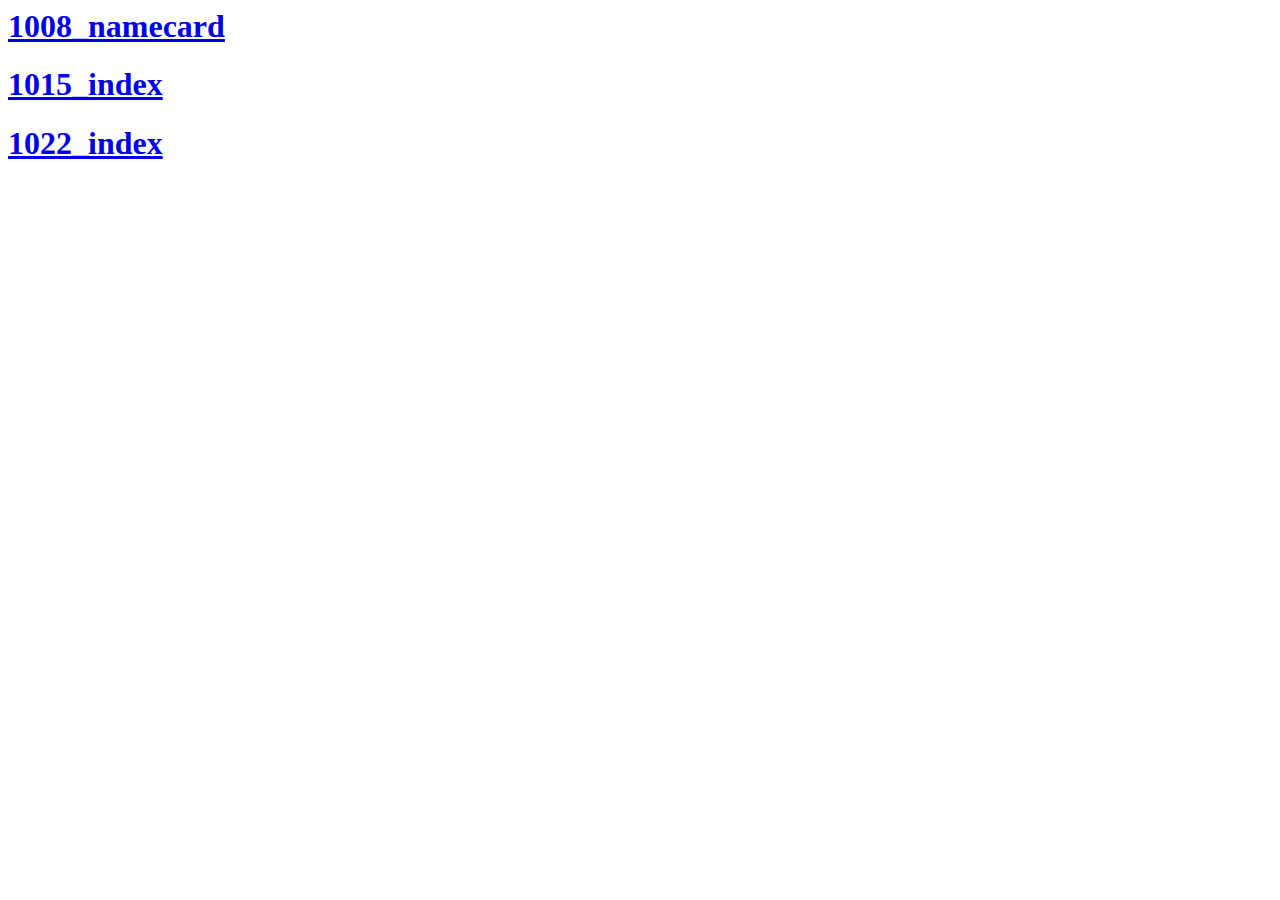
==== index.html @ 57063f43 "Update index.html" ====
<html>

	<head>
		<meta charset="utf-8">
		<title>HanHan'S NAMECARD</title>
		
	</head>
	
	<body>		
		<h1><a href="./1008/1008_namecard.html">1008_namecard</a>
		</h1>
		<h1><a href="./1015/index.html">1015_index</a>
		</h1>
		<h1><a href="./1022/index.html">1022_index</a>
		</h1>
	</body>


</html>
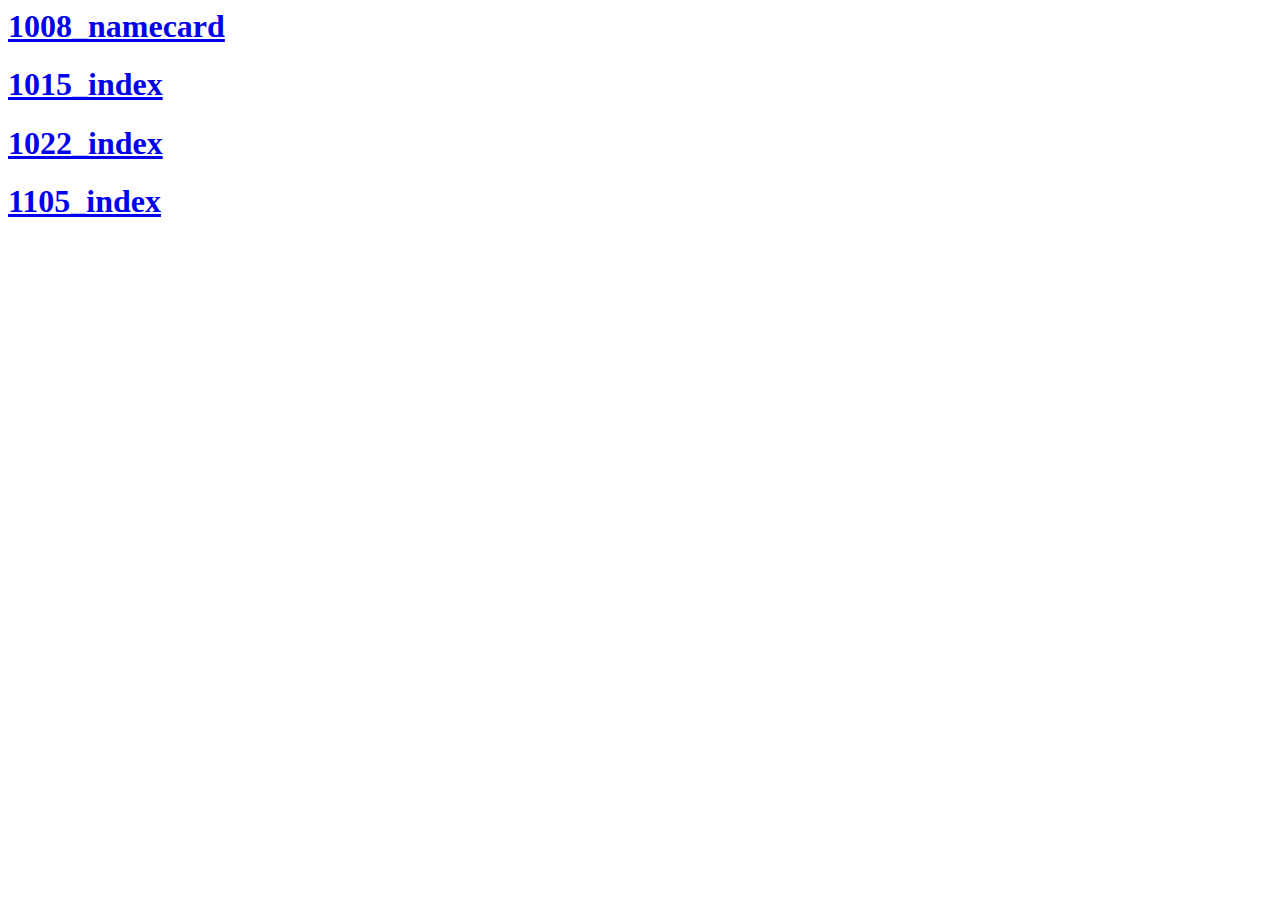
==== commit 6af70110: "Update index.html" ====
--- a/index.html
+++ b/index.html
@@ -13,6 +13,8 @@
 		</h1>
 		<h1><a href="./1022/index.html">1022_index</a>
 		</h1>
+		<h1><a href="./1105/index.html">1105_index</a>
+		</h1>
 	</body>
 
 
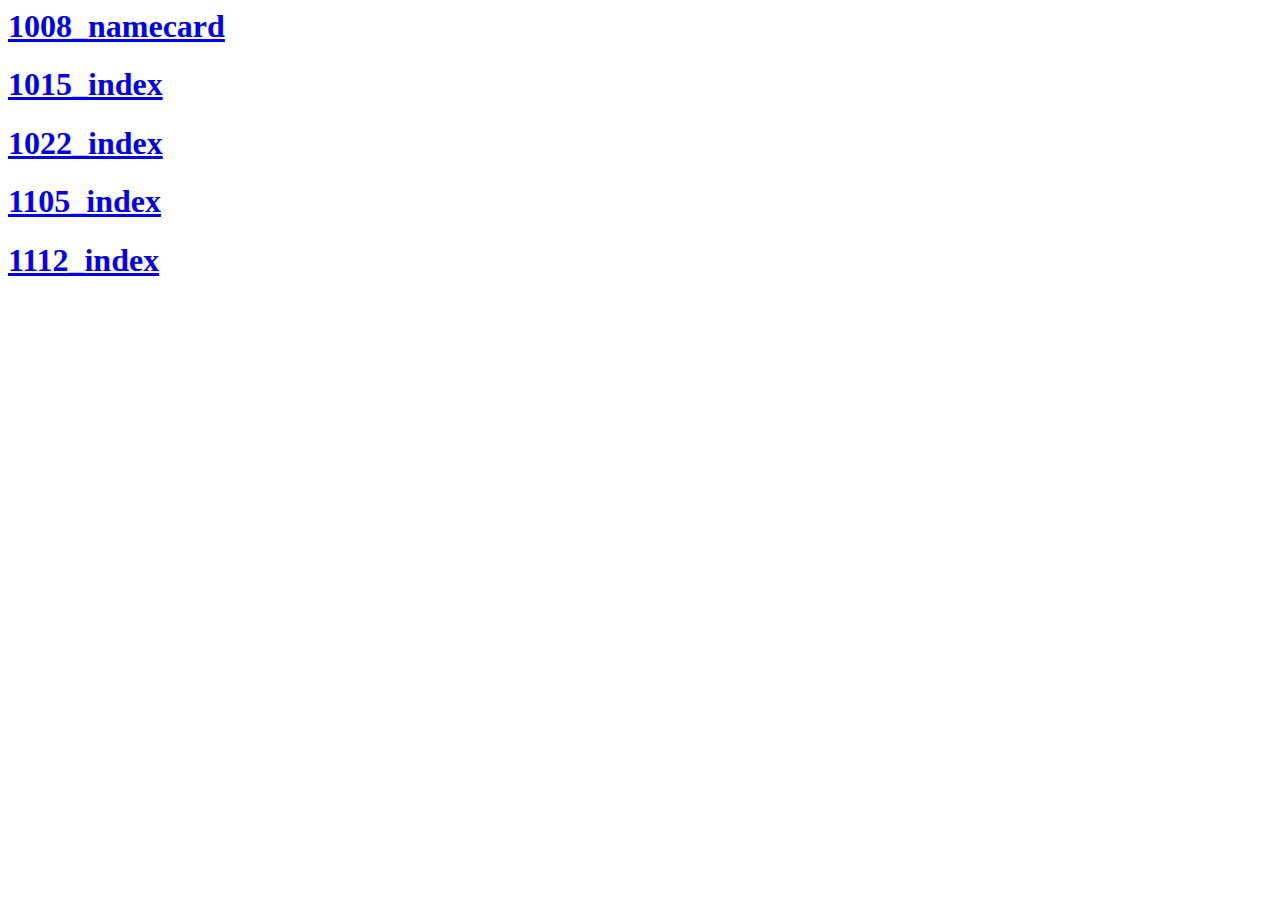
==== commit aee19d2b: "Update index.html" ====
--- a/index.html
+++ b/index.html
@@ -15,6 +15,8 @@
 		</h1>
 		<h1><a href="./1105/index.html">1105_index</a>
 		</h1>
+		<h1><a href="./1112/index.html">1112_index</a>
+		</h1>
 	</body>
 
 
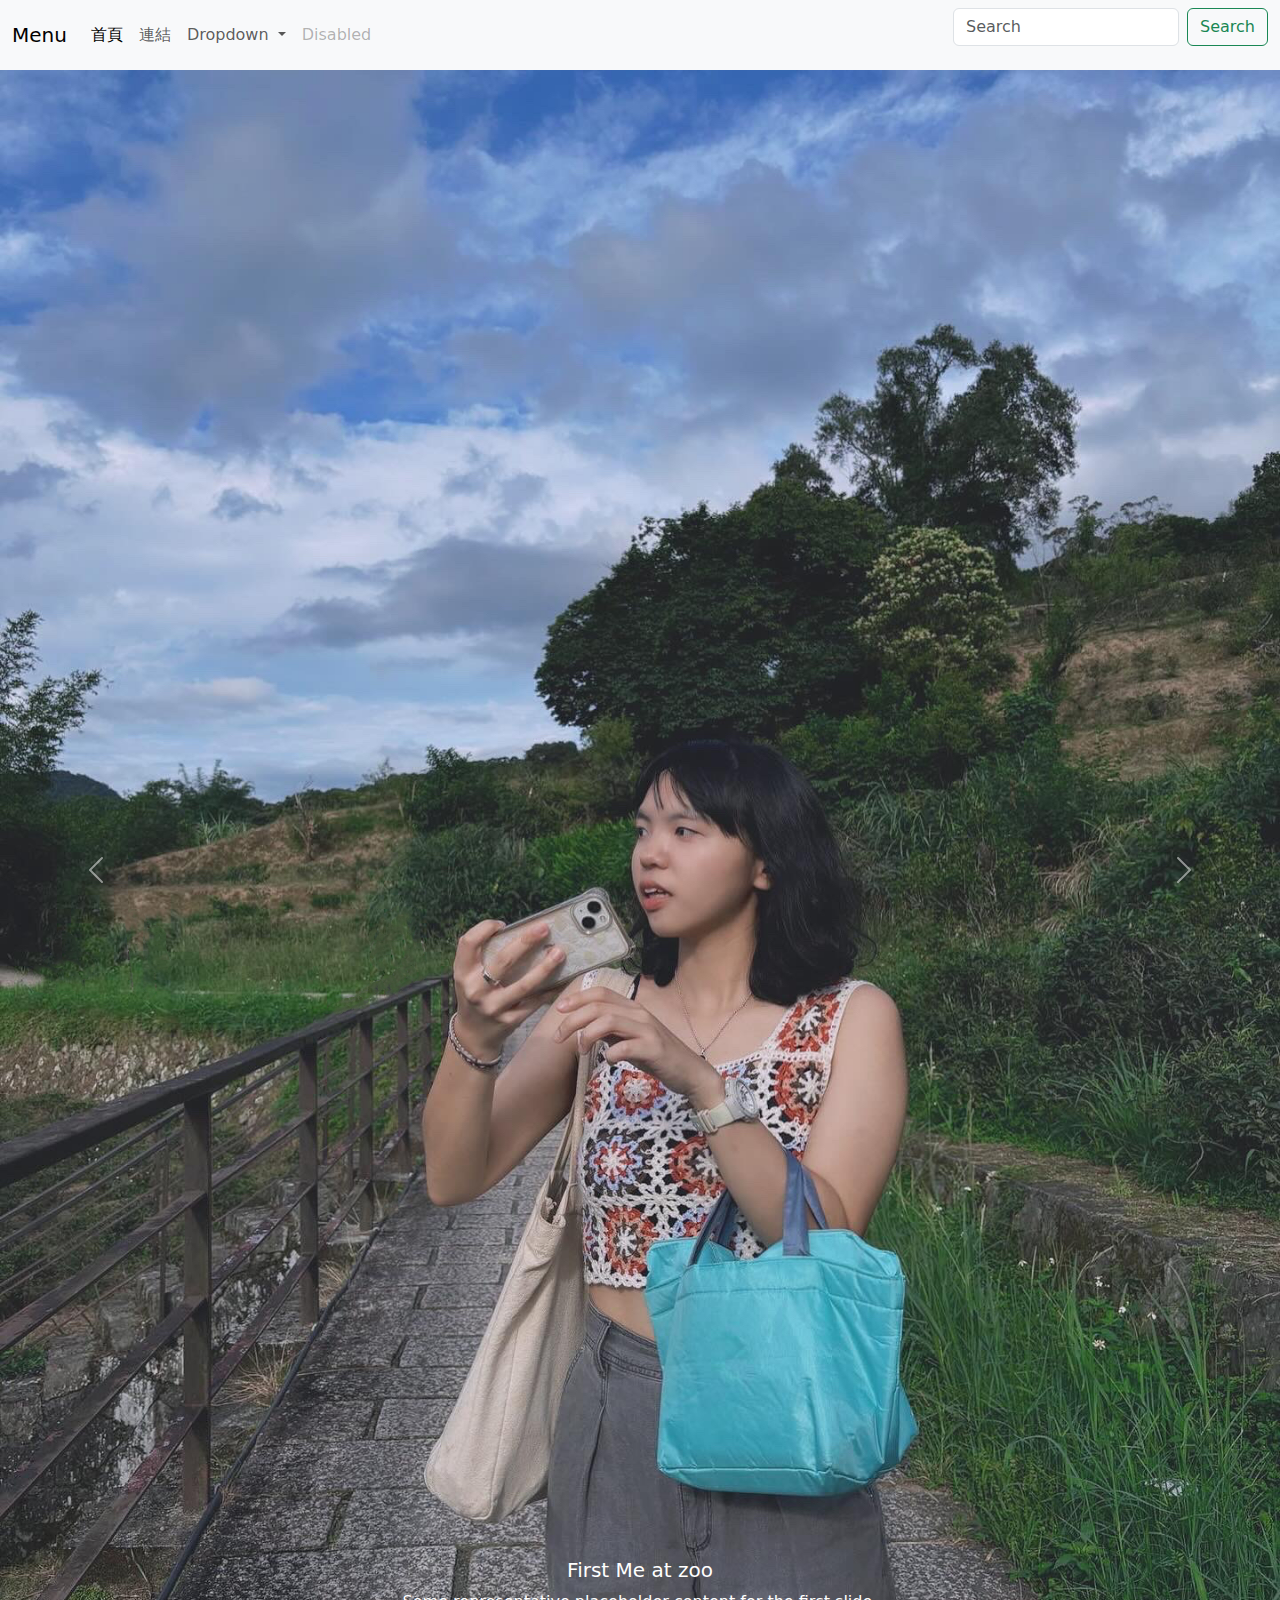
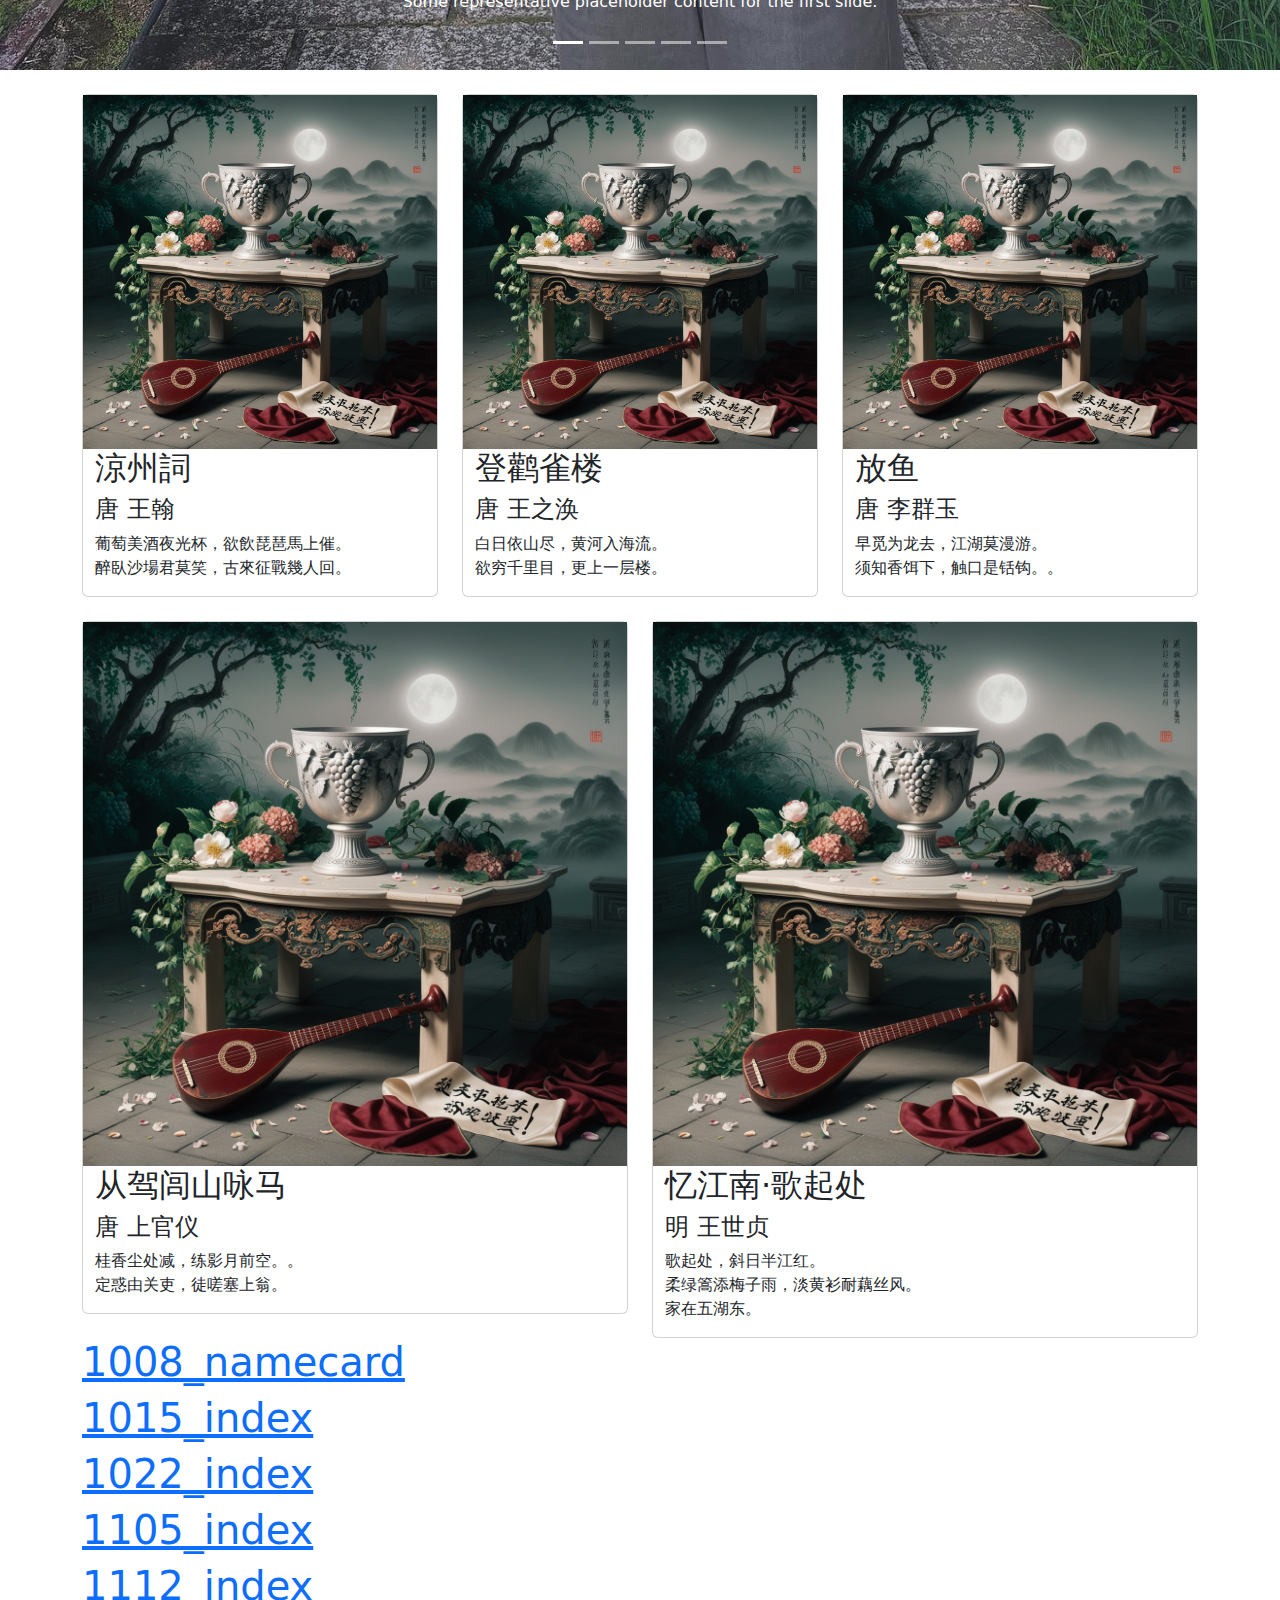
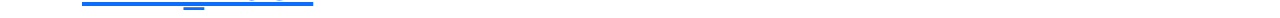
==== commit 7bb1b420: "Add files via upload" ====
--- a/index.html
+++ b/index.html
@@ -3,10 +3,174 @@
 	<head>
 		<meta charset="utf-8">
 		<title>HanHan'S NAMECARD</title>
+		<link href="https://cdn.jsdelivr.net/npm/bootstrap@5.3.3/dist/css/bootstrap.min.css" rel="stylesheet" integrity="sha384-QWTKZyjpPEjISv5WaRU9OFeRpok6YctnYmDr5pNlyT2bRjXh0JMhjY6hW+ALEwIH" crossorigin="anonymous">
+		<script src="https://cdn.jsdelivr.net/npm/bootstrap@5.3.3/dist/js/bootstrap.bundle.min.js" integrity="sha384-YvpcrYf0tY3lHB60NNkmXc5s9fDVZLESaAA55NDzOxhy9GkcIdslK1eN7N6jIeHz" crossorigin="anonymous"></script>
+		
 		
 	</head>
 	
-	<body>		
+	<body>	
+		<nav class="navbar navbar-expand-lg bg-body-tertiary">
+			<div class="container-fluid">
+			  <a class="navbar-brand" href="#">Menu</a>
+			  <button class="navbar-toggler" type="button" data-bs-toggle="collapse" data-bs-target="#navbarSupportedContent" aria-controls="navbarSupportedContent" aria-expanded="false" aria-label="Toggle navigation">
+				<span class="navbar-toggler-icon"></span>
+			  </button>
+			  <div class="collapse navbar-collapse" id="navbarSupportedContent">
+				<ul class="navbar-nav me-auto mb-2 mb-lg-0">
+				  <li class="nav-item">
+					<a class="nav-link active" aria-current="page" href="#">首頁</a>
+				  </li>
+				  <li class="nav-item">
+					<a class="nav-link" href="#">連結</a>
+				  </li>
+				  <li class="nav-item dropdown">
+					<a class="nav-link dropdown-toggle" href="#" role="button" data-bs-toggle="dropdown" aria-expanded="false">
+					  Dropdown
+					</a>
+					<ul class="dropdown-menu">
+					  <li><a class="dropdown-item" href="#">Action</a></li>
+					  <li><a class="dropdown-item" href="#">Another action</a></li>
+					  <li><hr class="dropdown-divider"></li>
+					  <li><a class="dropdown-item" href="#">其他</a></li>
+					</ul>
+				  </li>
+				  <li class="nav-item">
+					<a class="nav-link disabled" aria-disabled="true">Disabled</a>
+				  </li>
+				</ul>
+				<form class="d-flex" role="search">
+				  <input class="form-control me-2" type="search" placeholder="Search" aria-label="Search">
+				  <button class="btn btn-outline-success" type="submit">Search</button>
+				</form>
+			  </div>
+			</div>
+		</nav>
+
+		</body>
+		<div id="carouselExampleCaptions" class="carousel slide">
+			<div class="carousel-indicators">
+			  <button type="button" data-bs-target="#carouselExampleCaptions" data-bs-slide-to="0" class="active" aria-current="true" aria-label="Slide 1"></button>
+			  <button type="button" data-bs-target="#carouselExampleCaptions" data-bs-slide-to="1" aria-label="Slide 2"></button>
+			  <button type="button" data-bs-target="#carouselExampleCaptions" data-bs-slide-to="2" aria-label="Slide 3"></button>
+			  <button type="button" data-bs-target="#carouselExampleCaptions" data-bs-slide-to="3" aria-label="Slide 4"></button>
+			  <button type="button" data-bs-target="#carouselExampleCaptions" data-bs-slide-to="4" aria-label="Slide 5"></button>
+	 
+			</div>
+	
+			<div class="carousel-inner">
+			  <div class="carousel-item active">
+				<img src="1112/IMG_2867.JPG" class="d-block w-100" alt="IMG_2867.JPG">
+				<div class="carousel-caption d-none d-md-block">
+				  <h5>First Me at zoo</h5>
+				  <p>Some representative placeholder content for the first slide.</p>
+				</div>
+			  </div>
+	
+			  <div class="carousel-item">
+				<img src="1112/123.JPG" class="d-block w-100" alt="123.JPG">
+				<div class="carousel-caption d-none d-md-block">
+				  <h5>At Trip</h5>
+				  <p>Some representative placeholder content for the second slide.</p>
+				</div>
+			  </div>
+	
+			  <div class="carousel-item">
+				<img src="1112/IMG_6390.jpg" class="d-block w-100" alt="IMG_6390.jpg">
+				<div class="carousel-caption d-none d-md-block">
+				  <h5>Enjoy life</h5>
+				  <p>Some representative placeholder content for the third slide.</p>
+				</div>
+			  </div>
+	
+			  <div class="carousel-item">
+				<img src="1112/IMG_7313.JPG" class="d-block w-100" alt="IMG_7313.JPG">
+				<div class="carousel-caption d-none d-md-block">
+				  <h5>Happy Halloween</h5>
+				  <p>Some representative placeholder content for the second slide.</p>
+				</div>
+			  </div>
+	
+			  <div class="carousel-item">
+				<img src="1112/IMG_2742.jpg" class="d-block w-100" alt="IMG_2742.jpg">
+				<div class="carousel-caption d-none d-md-block">
+				  <h5>happy Graduation</h5>
+				  <p>Some representative placeholder content for the second slide.</p>
+				</div>
+			  </div>
+	
+			</div>
+	
+			<button class="carousel-control-prev" type="button" data-bs-target="#carouselExampleCaptions" data-bs-slide="prev">
+			  <span class="carousel-control-prev-icon" aria-hidden="true"></span>
+			  <span class="visually-hidden">Previous</span>
+			</button>
+			<button class="carousel-control-next" type="button" data-bs-target="#carouselExampleCaptions" data-bs-slide="next">
+			  <span class="carousel-control-next-icon" aria-hidden="true"></span>
+			  <span class="visually-hidden">Next</span>
+			</button>
+		  </div>
+
+		</br>
+
+			<div class="container">
+				<div class="row">
+					<div class="col-4">
+						<div class='card'>
+							<img src="1105/download.png"style='width:100%'> 
+							<div class='container noto-serif-hk-123'>
+								<h2> 涼州詞 </h2>
+								<h4>唐 王翰</h4>
+								<p>葡萄美酒夜光杯，欲飲琵琶馬上催。<br/>醉臥沙場君莫笑，古來征戰幾人回。</p>
+							</div>
+						</div>
+					</div>
+						
+					<div class="col-4">
+						<div class='card'>
+							<img src="1105/download.png"style='width:100%'> 
+							<div class='container noto-serif-hk-123'>
+								<h2> 登鹳雀楼</h2>
+								<h4>唐 王之涣</h4>
+								<p>白日依山尽，黄河入海流。<br/>欲穷千里目，更上一层楼。</p>
+							</div>
+						</div>
+					</div>                             
+						
+					<div class="col-4">
+						<div class='card'>
+						<img src="1105/download.png"style='width:100%'> 
+							<div class='container noto-serif-hk-123'>
+								<h2> 放鱼 </h2>
+								<h4>唐 李群玉</h4>
+								<p>早觅为龙去，江湖莫漫游。<br/>须知香饵下，触口是铦钩。。</p>
+							</div>
+						</div>
+					</div>
+			</div>
+			
+			</br>
+			
+				<div class="row">
+					<div class="col-6"><div class='card'>
+					<img src="1105/download.png"style='width:100%'> 
+					<div class='container noto-serif-hk-123'>
+						<h2> 从驾闾山咏马 </h2>
+						<h4>唐 上官仪</h4>
+						<p>桂香尘处减，练影月前空。。<br/>定惑由关吏，徒嗟塞上翁。</p>
+					</div>
+				</div></div>
+					<div class="col-6"><div class='card'>
+					<img src="1105/download.png"style='width:100%'> 
+					<div class='container noto-serif-hk-123'>
+						<h2> 忆江南·歌起处 </h2>
+						<h4>明 王世贞</h4>
+						<p>歌起处，斜日半江红。<br/>柔绿篙添梅子雨，淡黄衫耐藕丝风。<br/>家在五湖东。</p>
+					</div>
+				</div></div>
+					
+			</div>
+
 		<h1><a href="./1008/1008_namecard.html">1008_namecard</a>
 		</h1>
 		<h1><a href="./1015/index.html">1015_index</a>
@@ -17,6 +181,8 @@
 		</h1>
 		<h1><a href="./1112/index.html">1112_index</a>
 		</h1>
+
+		
 	</body>
 
 
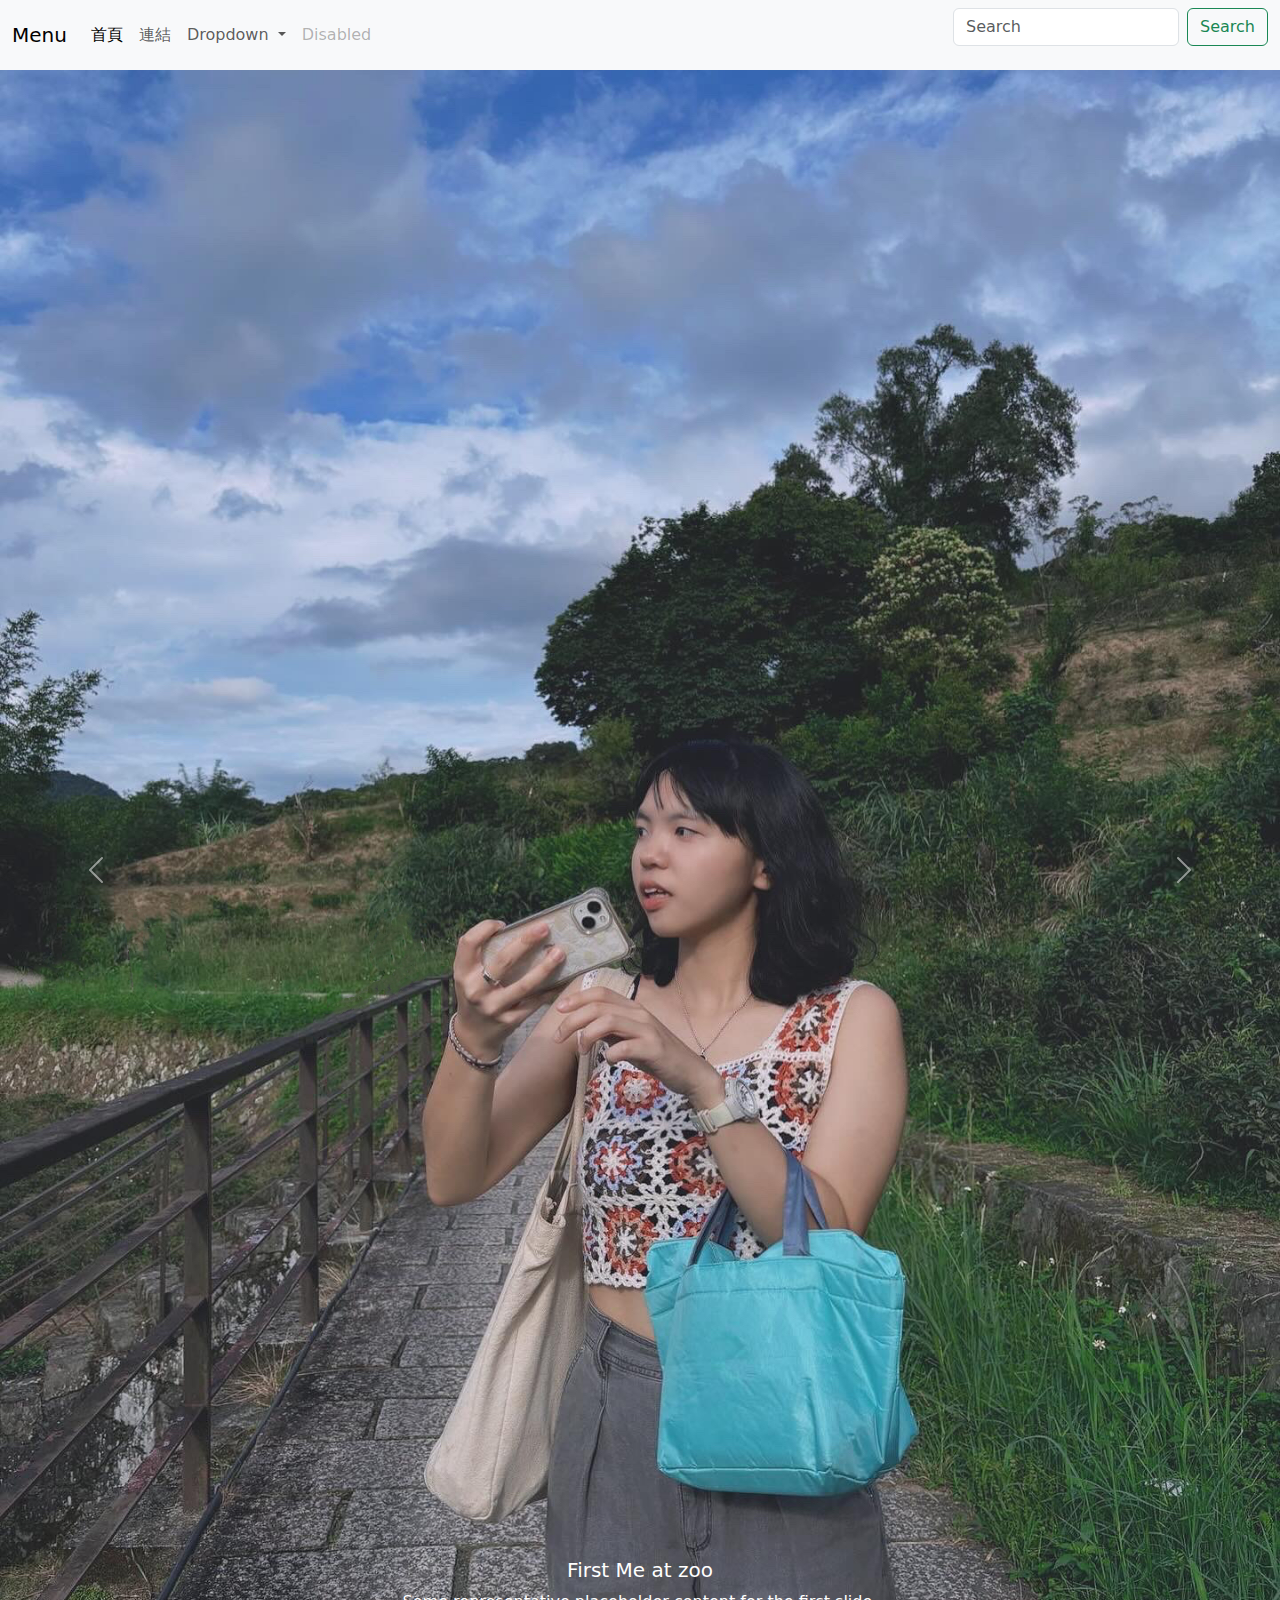
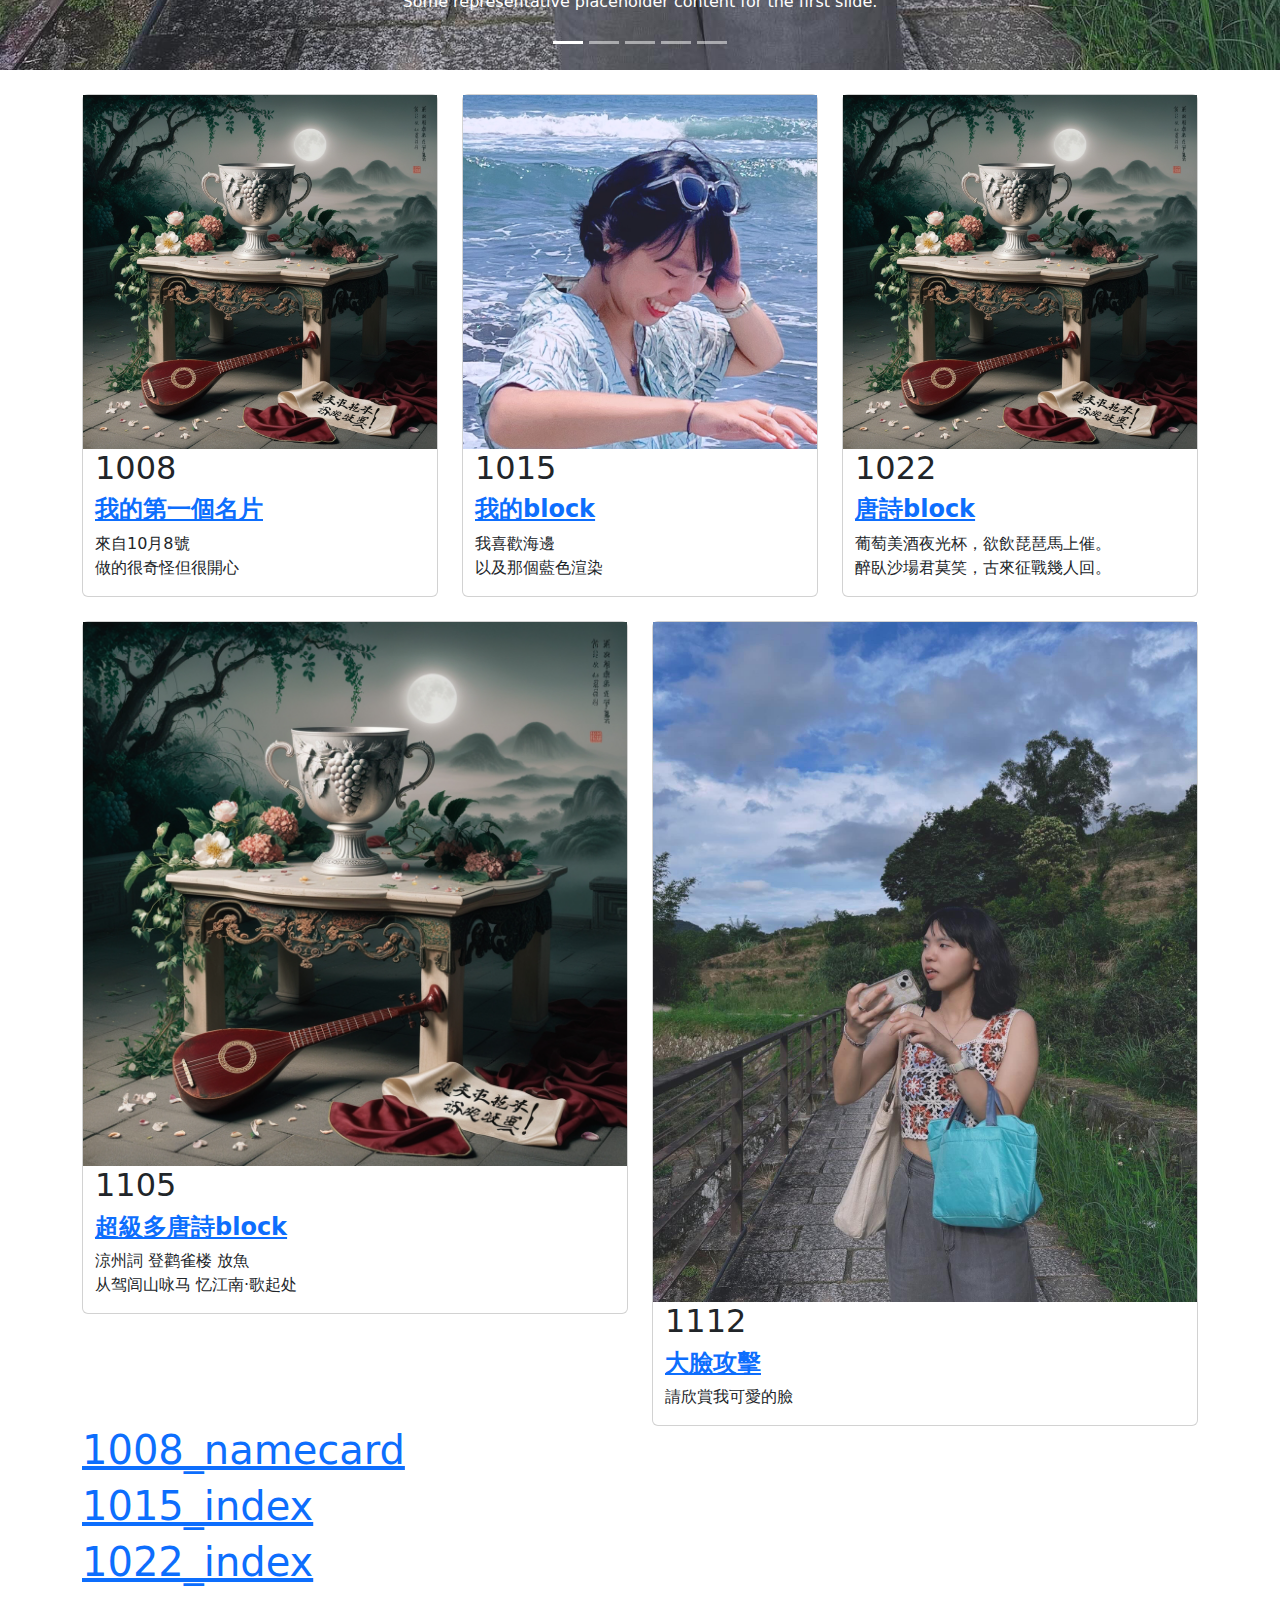
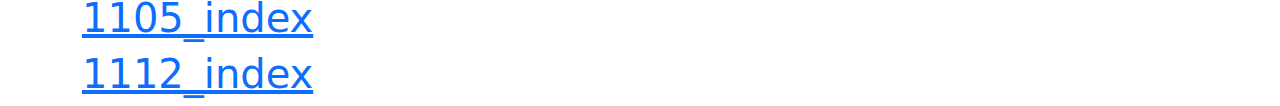
==== commit 10a15547: "Add files via upload" ====
--- a/index.html
+++ b/index.html
@@ -46,7 +46,8 @@
 			  </div>
 			</div>
 		</nav>
-
+		
+		<!-- 方塊 -->
 		</body>
 		<div id="carouselExampleCaptions" class="carousel slide">
 			<div class="carousel-indicators">
@@ -119,20 +120,20 @@
 						<div class='card'>
 							<img src="1105/download.png"style='width:100%'> 
 							<div class='container noto-serif-hk-123'>
-								<h2> 涼州詞 </h2>
-								<h4>唐 王翰</h4>
-								<p>葡萄美酒夜光杯，欲飲琵琶馬上催。<br/>醉臥沙場君莫笑，古來征戰幾人回。</p>
+								<h2> 1008 </h2>
+								<h4><b><a href=".\1008\1008_namecard.html">我的第一個名片</a></b></h4>
+								<p>來自10月8號<br/>做的很奇怪但很開心</p>
 							</div>
 						</div>
 					</div>
 						
 					<div class="col-4">
 						<div class='card'>
-							<img src="1105/download.png"style='width:100%'> 
+							<img src="1015/img_carrie.png"style='width:100%'> 
 							<div class='container noto-serif-hk-123'>
-								<h2> 登鹳雀楼</h2>
-								<h4>唐 王之涣</h4>
-								<p>白日依山尽，黄河入海流。<br/>欲穷千里目，更上一层楼。</p>
+								<h2> 1015</h2>
+								<h4><b><a href=".\1015\index.html">我的block</a></b></h4>
+								<p>我喜歡海邊<br/>以及那個藍色渲染</p>
 							</div>
 						</div>
 					</div>                             
@@ -141,9 +142,9 @@
 						<div class='card'>
 						<img src="1105/download.png"style='width:100%'> 
 							<div class='container noto-serif-hk-123'>
-								<h2> 放鱼 </h2>
-								<h4>唐 李群玉</h4>
-								<p>早觅为龙去，江湖莫漫游。<br/>须知香饵下，触口是铦钩。。</p>
+								<h2> 1022 </h2>
+								<h4><b><a href=".\1022\index.html">唐詩block</a></b></h4>
+								<p>葡萄美酒夜光杯，欲飲琵琶馬上催。<br/>醉臥沙場君莫笑，古來征戰幾人回。</p>
 							</div>
 						</div>
 					</div>
@@ -155,17 +156,17 @@
 					<div class="col-6"><div class='card'>
 					<img src="1105/download.png"style='width:100%'> 
 					<div class='container noto-serif-hk-123'>
-						<h2> 从驾闾山咏马 </h2>
-						<h4>唐 上官仪</h4>
-						<p>桂香尘处减，练影月前空。。<br/>定惑由关吏，徒嗟塞上翁。</p>
+						<h2> 1105 </h2>
+						<h4><b><a href=".\1105\index.html">超級多唐詩block</a></b></h4>
+						<p>涼州詞 登鹳雀楼 放魚<br/>从驾闾山咏马 忆江南·歌起处</p>
 					</div>
 				</div></div>
 					<div class="col-6"><div class='card'>
-					<img src="1105/download.png"style='width:100%'> 
+					<img src="1112/IMG_2867.JPG"style='width:100%'> 
 					<div class='container noto-serif-hk-123'>
-						<h2> 忆江南·歌起处 </h2>
-						<h4>明 王世贞</h4>
-						<p>歌起处，斜日半江红。<br/>柔绿篙添梅子雨，淡黄衫耐藕丝风。<br/>家在五湖东。</p>
+						<h2> 1112 </h2>
+						<h4><b><a href=".\1112\index.html">大臉攻擊</a></b></h4>
+						<p>請欣賞我可愛的臉</p>
 					</div>
 				</div></div>
 					
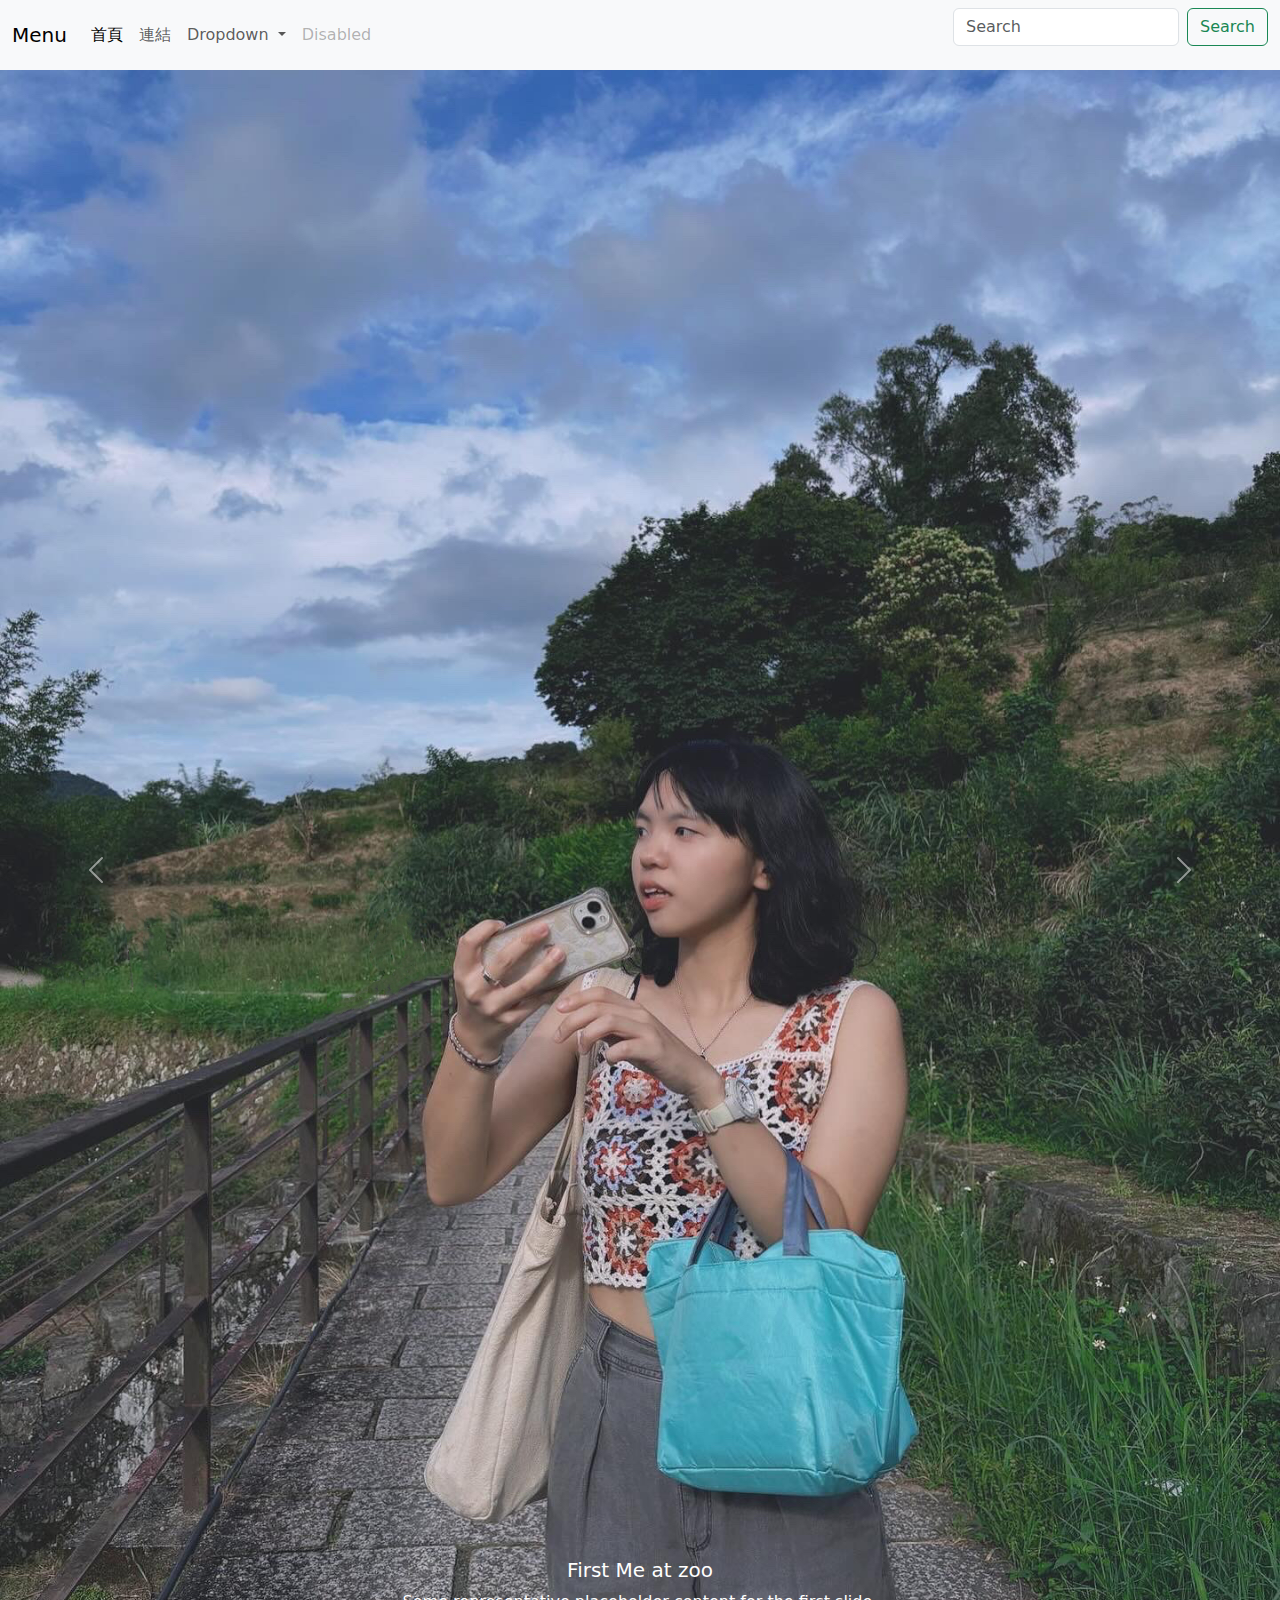
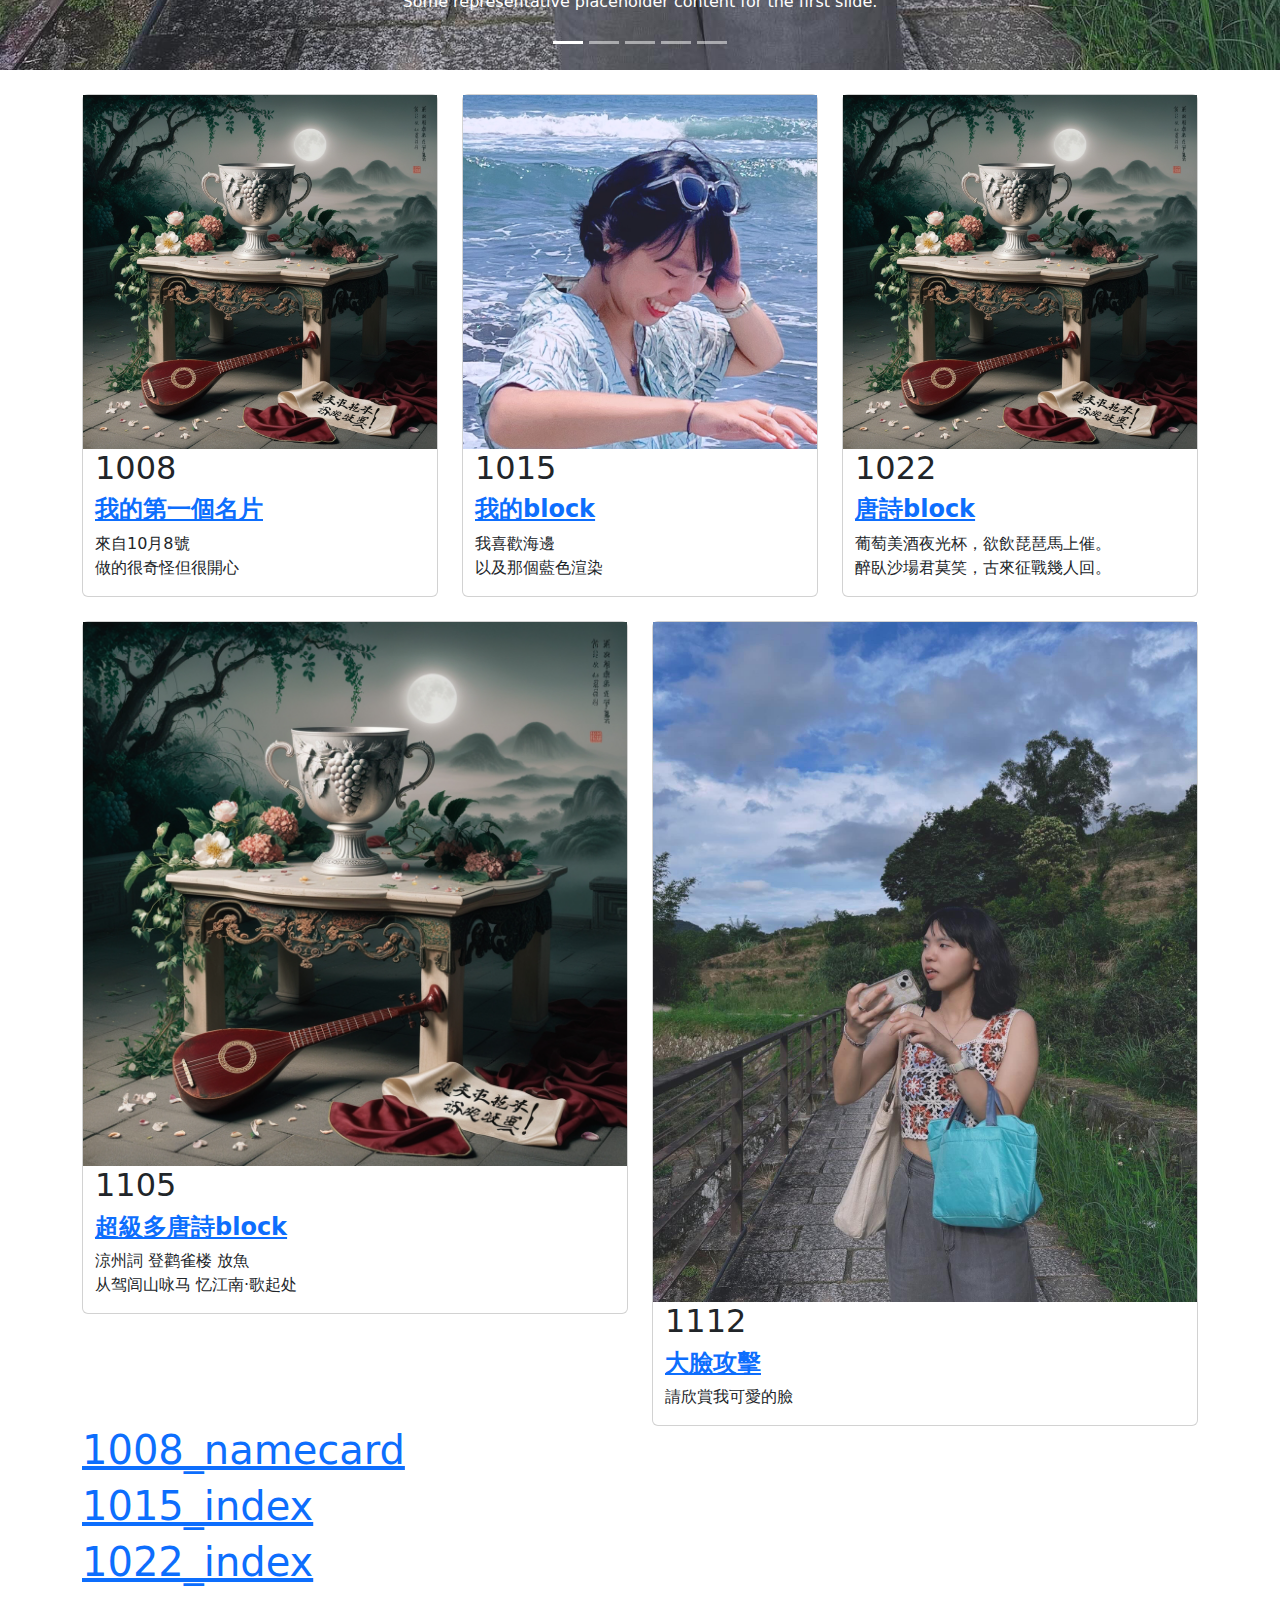
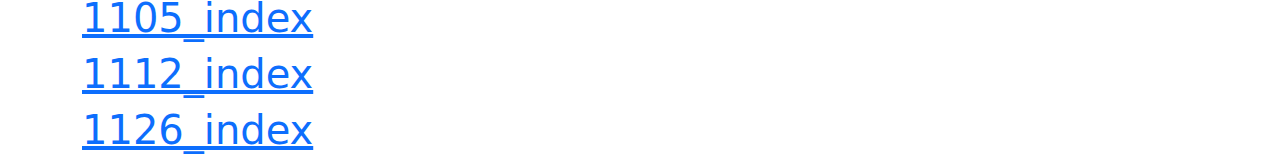
==== commit 83e6a4b5: "Update index.html" ====
--- a/index.html
+++ b/index.html
@@ -182,7 +182,8 @@
 		</h1>
 		<h1><a href="./1112/index.html">1112_index</a>
 		</h1>
-
+		<h1><a href="./1126/index.html">1126_index</a>
+		</h1>
 		
 	</body>
 
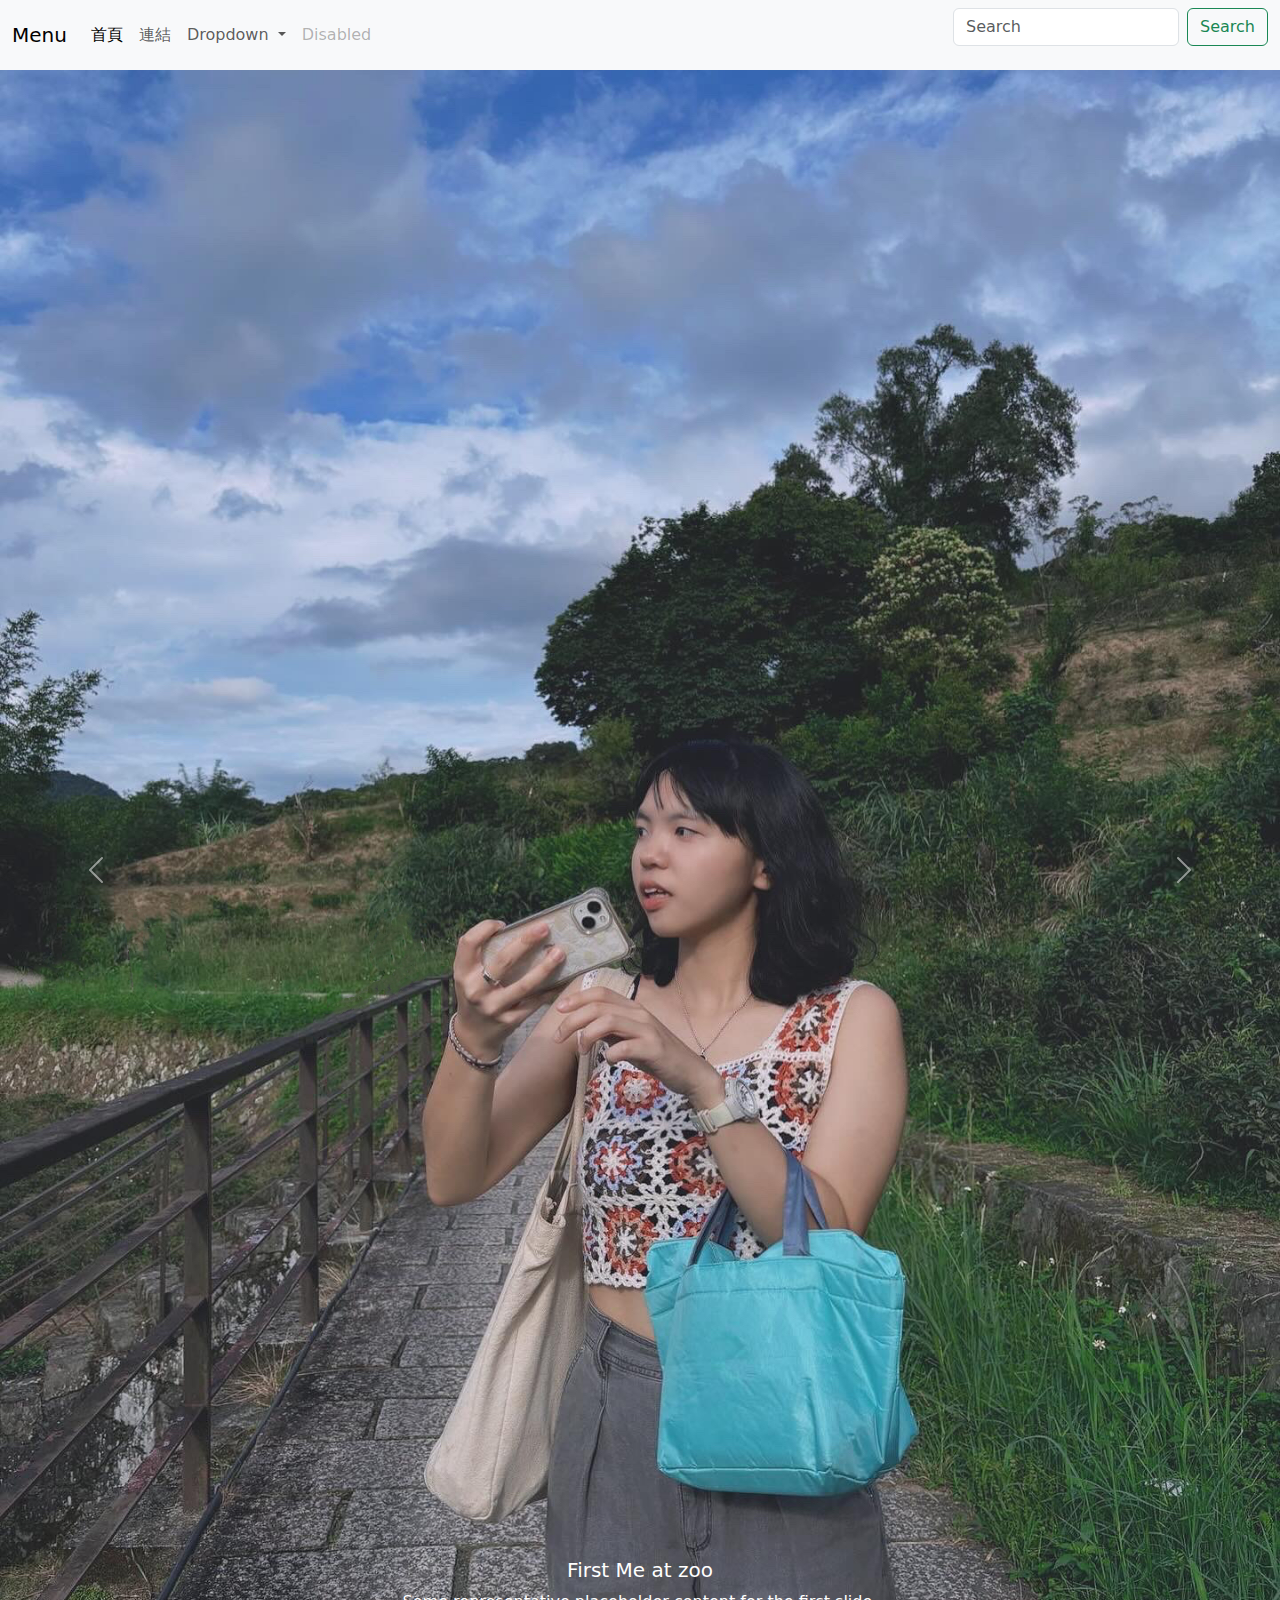
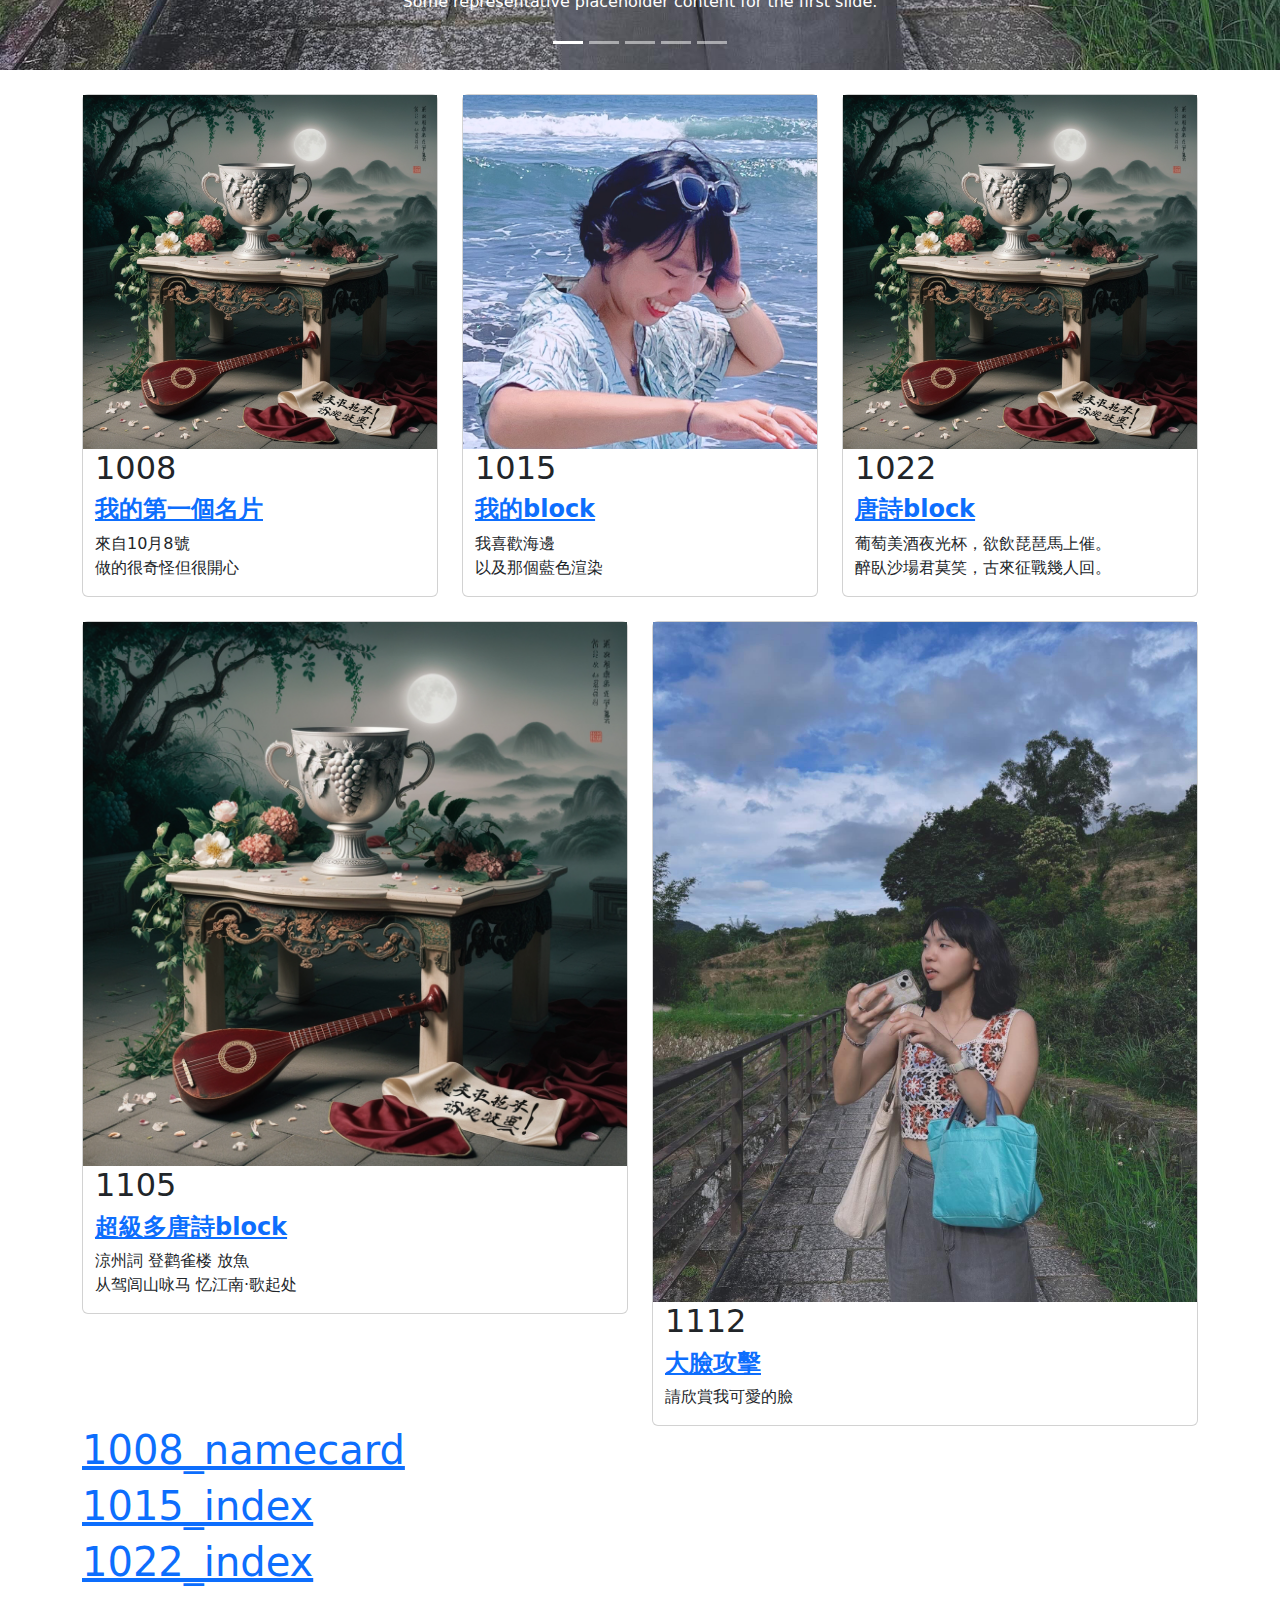
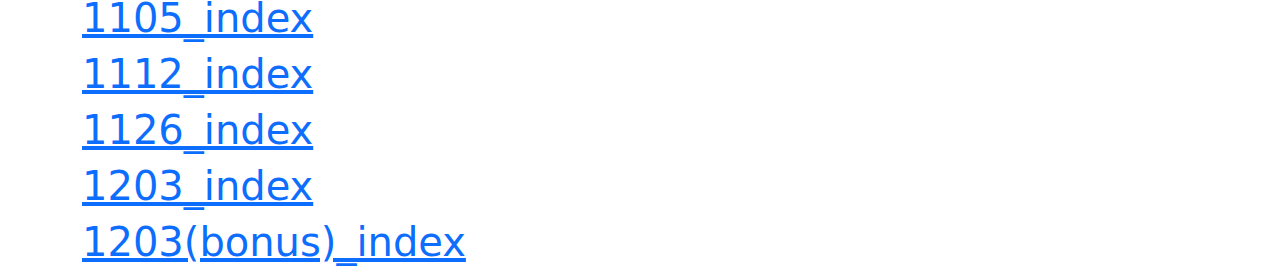
==== commit 0fecf421: "Add files via upload" ====
--- a/index.html
+++ b/index.html
@@ -184,6 +184,10 @@
 		</h1>
 		<h1><a href="./1126/index.html">1126_index</a>
 		</h1>
+		<h1><a href="./1203/index.html">1203_index</a>
+		</h1>
+		<h1><a href="./1203/1203bonus.html">1203(bonus)_index</a>
+		</h1>
 		
 	</body>
 
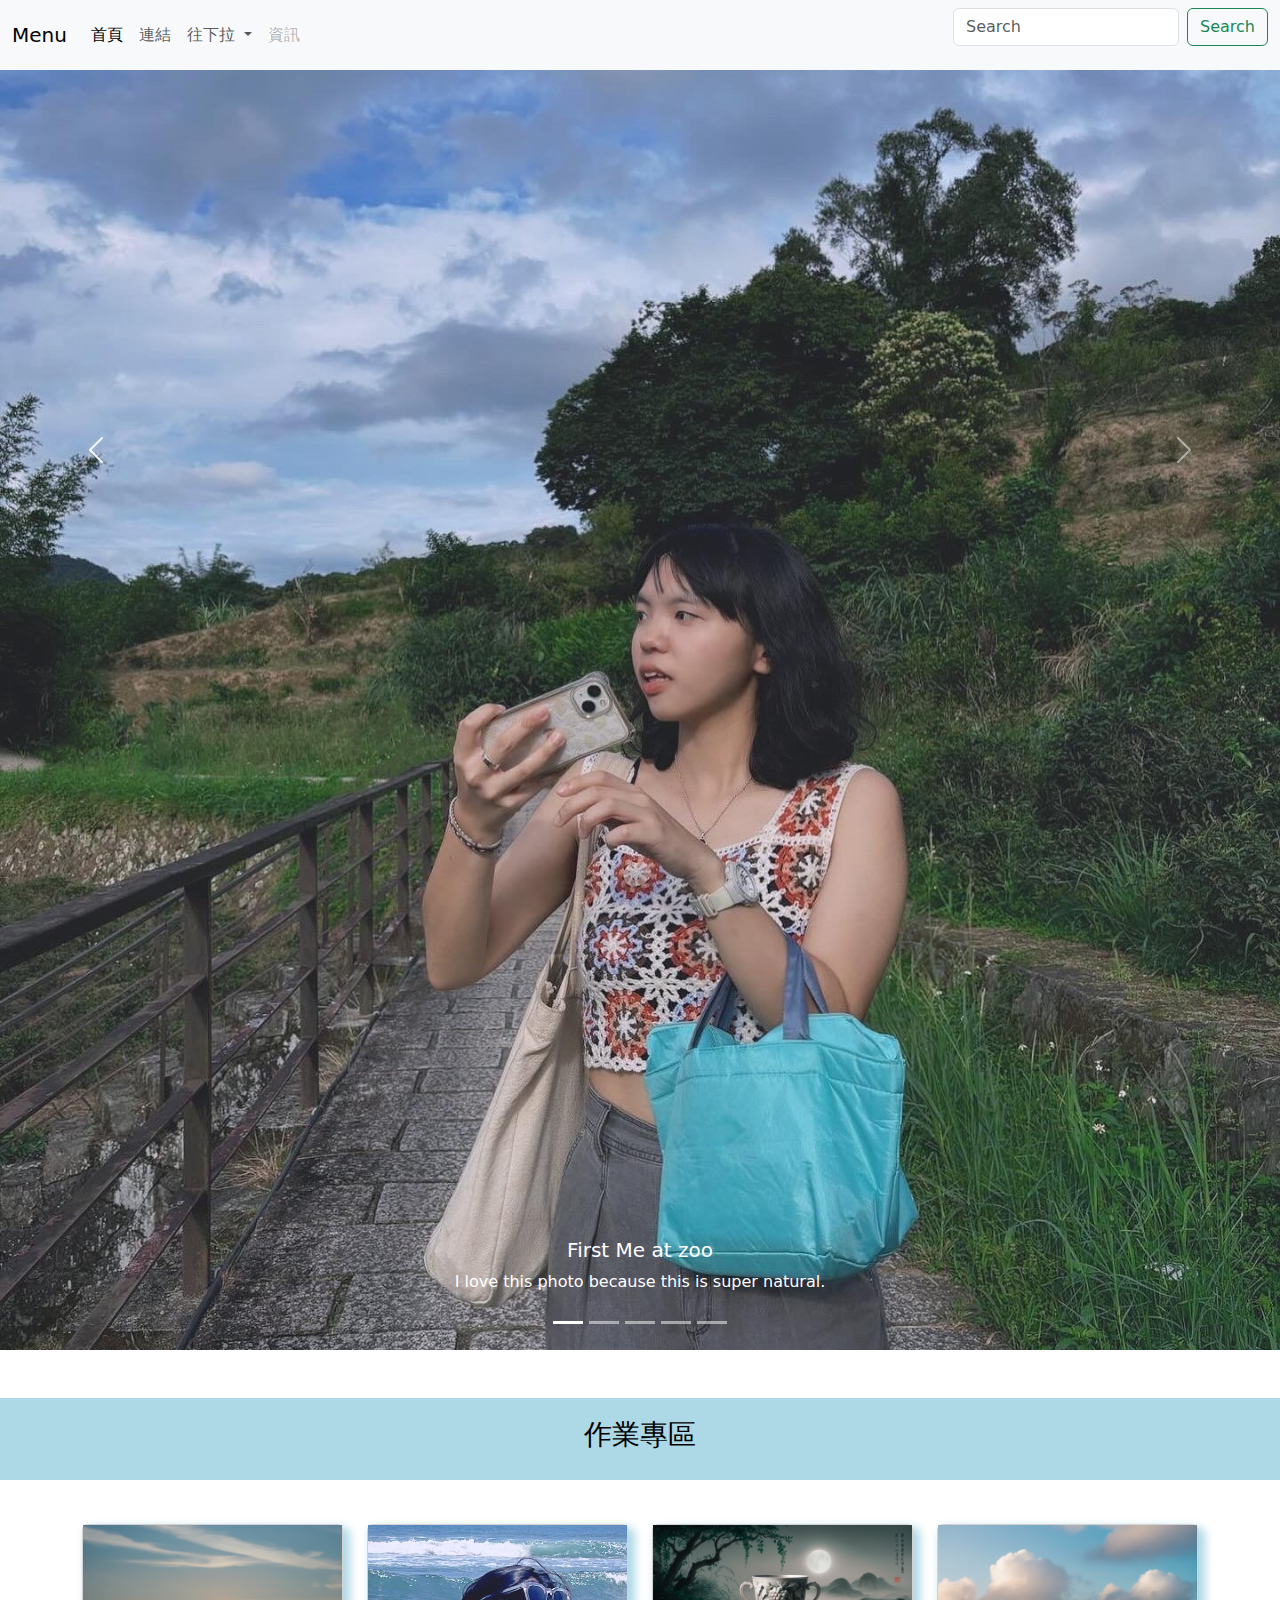
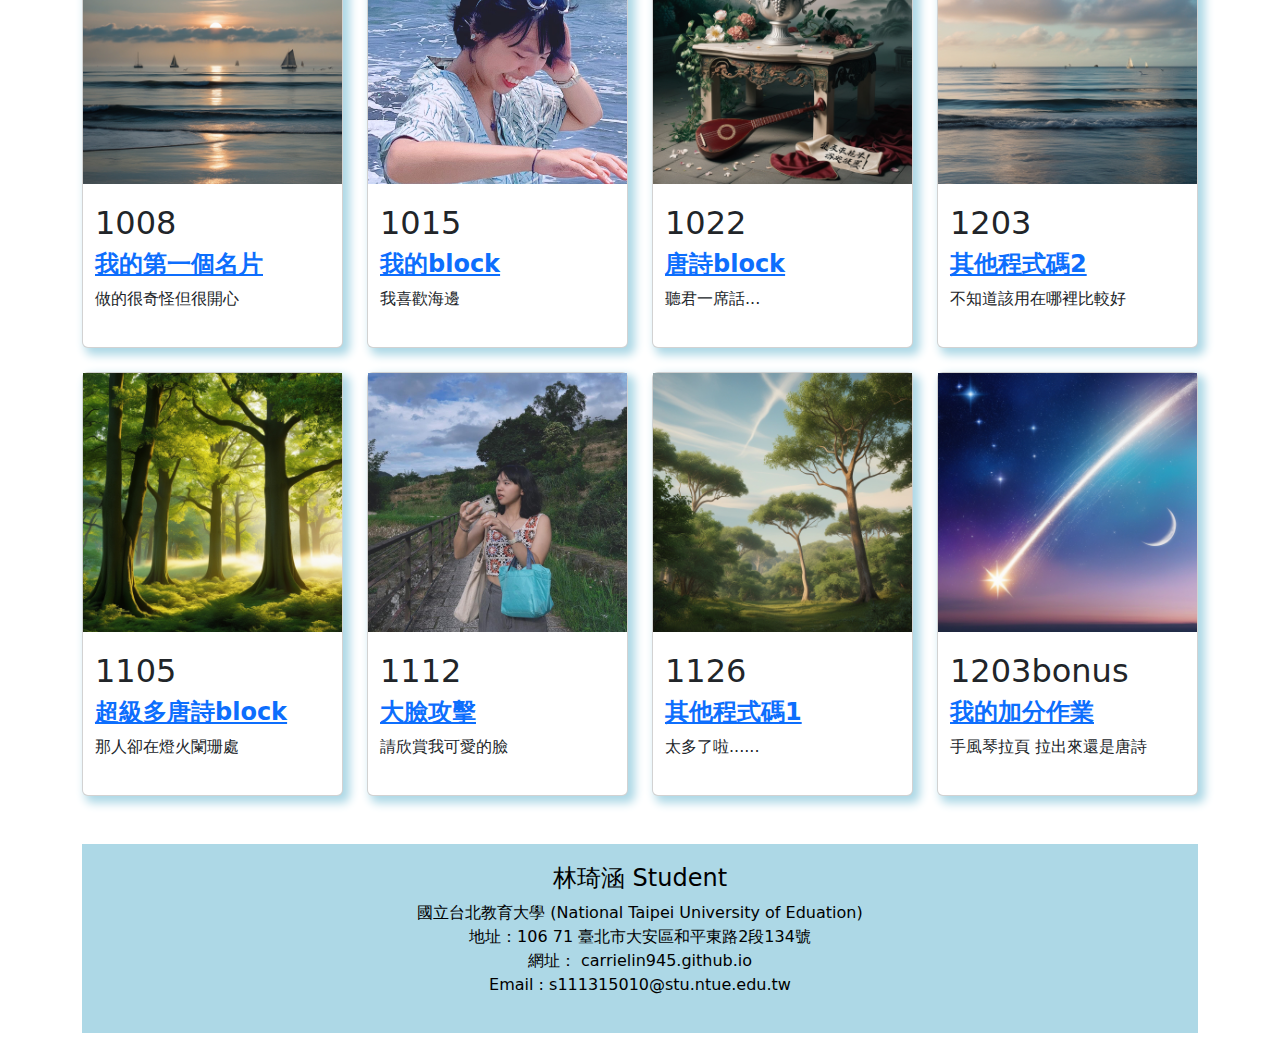
==== commit dea1001d: "Add files via upload" ====
--- a/index.html
+++ b/index.html
@@ -1,195 +1,266 @@
 <html>
 
-	<head>
-		<meta charset="utf-8">
-		<title>HanHan'S NAMECARD</title>
-		<link href="https://cdn.jsdelivr.net/npm/bootstrap@5.3.3/dist/css/bootstrap.min.css" rel="stylesheet" integrity="sha384-QWTKZyjpPEjISv5WaRU9OFeRpok6YctnYmDr5pNlyT2bRjXh0JMhjY6hW+ALEwIH" crossorigin="anonymous">
-		<script src="https://cdn.jsdelivr.net/npm/bootstrap@5.3.3/dist/js/bootstrap.bundle.min.js" integrity="sha384-YvpcrYf0tY3lHB60NNkmXc5s9fDVZLESaAA55NDzOxhy9GkcIdslK1eN7N6jIeHz" crossorigin="anonymous"></script>
-		
-		
-	</head>
-	
-	<body>	
-		<nav class="navbar navbar-expand-lg bg-body-tertiary">
-			<div class="container-fluid">
-			  <a class="navbar-brand" href="#">Menu</a>
-			  <button class="navbar-toggler" type="button" data-bs-toggle="collapse" data-bs-target="#navbarSupportedContent" aria-controls="navbarSupportedContent" aria-expanded="false" aria-label="Toggle navigation">
+<head>
+	<meta charset="utf-8">
+	<title>HanHan'S NAMECARD</title>
+	<link href="https://cdn.jsdelivr.net/npm/bootstrap@5.3.3/dist/css/bootstrap.min.css" rel="stylesheet"
+		integrity="sha384-QWTKZyjpPEjISv5WaRU9OFeRpok6YctnYmDr5pNlyT2bRjXh0JMhjY6hW+ALEwIH" crossorigin="anonymous">
+	<script src="https://cdn.jsdelivr.net/npm/bootstrap@5.3.3/dist/js/bootstrap.bundle.min.js"
+		integrity="sha384-YvpcrYf0tY3lHB60NNkmXc5s9fDVZLESaAA55NDzOxhy9GkcIdslK1eN7N6jIeHz"
+		crossorigin="anonymous"></script>
+	<style>
+		.card {
+			width: 100%;
+			box-shadow: 5px 5px 10px 2px lightblue;
+		}
+
+		.container {
+			padding: 20px 12px;
+		}
+	</style>
+
+</head>
+
+<body>
+	<nav class="navbar navbar-expand-lg bg-body-tertiary">
+		<div class="container-fluid">
+			<a class="navbar-brand" href="#">Menu</a>
+			<button class="navbar-toggler" type="button" data-bs-toggle="collapse"
+				data-bs-target="#navbarSupportedContent" aria-controls="navbarSupportedContent" aria-expanded="false"
+				aria-label="Toggle navigation">
 				<span class="navbar-toggler-icon"></span>
-			  </button>
-			  <div class="collapse navbar-collapse" id="navbarSupportedContent">
+			</button>
+			<div class="collapse navbar-collapse" id="navbarSupportedContent">
 				<ul class="navbar-nav me-auto mb-2 mb-lg-0">
-				  <li class="nav-item">
-					<a class="nav-link active" aria-current="page" href="#">首頁</a>
-				  </li>
-				  <li class="nav-item">
-					<a class="nav-link" href="#">連結</a>
-				  </li>
-				  <li class="nav-item dropdown">
-					<a class="nav-link dropdown-toggle" href="#" role="button" data-bs-toggle="dropdown" aria-expanded="false">
-					  Dropdown
-					</a>
-					<ul class="dropdown-menu">
-					  <li><a class="dropdown-item" href="#">Action</a></li>
-					  <li><a class="dropdown-item" href="#">Another action</a></li>
-					  <li><hr class="dropdown-divider"></li>
-					  <li><a class="dropdown-item" href="#">其他</a></li>
-					</ul>
-				  </li>
-				  <li class="nav-item">
-					<a class="nav-link disabled" aria-disabled="true">Disabled</a>
-				  </li>
+					<li class="nav-item">
+						<a class="nav-link active" aria-current="page" href="#">首頁</a>
+					</li>
+					<li class="nav-item">
+						<a class="nav-link" href="#">連結</a>
+					</li>
+					<li class="nav-item dropdown">
+						<a class="nav-link dropdown-toggle" href="#" role="button" data-bs-toggle="dropdown"
+							aria-expanded="false">
+							往下拉
+						</a>
+						<ul class="dropdown-menu">
+							<li><a class="dropdown-item" href="#">行動</a></li>
+							<li><a class="dropdown-item" href="#">想找甚麼</a></li>
+							<li>
+								<hr class="dropdown-divider">
+							</li>
+							<li><a class="dropdown-item" href="#">其他</a></li>
+						</ul>
+					</li>
+					<li class="nav-item">
+						<a class="nav-link disabled" aria-disabled="true">資訊</a>
+					</li>
 				</ul>
 				<form class="d-flex" role="search">
-				  <input class="form-control me-2" type="search" placeholder="Search" aria-label="Search">
-				  <button class="btn btn-outline-success" type="submit">Search</button>
+					<input class="form-control me-2" type="search" placeholder="Search" aria-label="Search">
+					<button class="btn btn-outline-success" type="submit">Search</button>
 				</form>
-			  </div>
-			</div>
-		</nav>
-		
-		<!-- 方塊 -->
-		</body>
-		<div id="carouselExampleCaptions" class="carousel slide">
-			<div class="carousel-indicators">
-			  <button type="button" data-bs-target="#carouselExampleCaptions" data-bs-slide-to="0" class="active" aria-current="true" aria-label="Slide 1"></button>
-			  <button type="button" data-bs-target="#carouselExampleCaptions" data-bs-slide-to="1" aria-label="Slide 2"></button>
-			  <button type="button" data-bs-target="#carouselExampleCaptions" data-bs-slide-to="2" aria-label="Slide 3"></button>
-			  <button type="button" data-bs-target="#carouselExampleCaptions" data-bs-slide-to="3" aria-label="Slide 4"></button>
-			  <button type="button" data-bs-target="#carouselExampleCaptions" data-bs-slide-to="4" aria-label="Slide 5"></button>
-	 
-			</div>
-	
-			<div class="carousel-inner">
-			  <div class="carousel-item active">
-				<img src="1112/IMG_2867.JPG" class="d-block w-100" alt="IMG_2867.JPG">
-				<div class="carousel-caption d-none d-md-block">
-				  <h5>First Me at zoo</h5>
-				  <p>Some representative placeholder content for the first slide.</p>
-				</div>
-			  </div>
-	
-			  <div class="carousel-item">
-				<img src="1112/123.JPG" class="d-block w-100" alt="123.JPG">
-				<div class="carousel-caption d-none d-md-block">
-				  <h5>At Trip</h5>
-				  <p>Some representative placeholder content for the second slide.</p>
-				</div>
-			  </div>
-	
-			  <div class="carousel-item">
-				<img src="1112/IMG_6390.jpg" class="d-block w-100" alt="IMG_6390.jpg">
-				<div class="carousel-caption d-none d-md-block">
-				  <h5>Enjoy life</h5>
-				  <p>Some representative placeholder content for the third slide.</p>
-				</div>
-			  </div>
-	
-			  <div class="carousel-item">
-				<img src="1112/IMG_7313.JPG" class="d-block w-100" alt="IMG_7313.JPG">
-				<div class="carousel-caption d-none d-md-block">
-				  <h5>Happy Halloween</h5>
-				  <p>Some representative placeholder content for the second slide.</p>
-				</div>
-			  </div>
-	
-			  <div class="carousel-item">
-				<img src="1112/IMG_2742.jpg" class="d-block w-100" alt="IMG_2742.jpg">
-				<div class="carousel-caption d-none d-md-block">
-				  <h5>happy Graduation</h5>
-				  <p>Some representative placeholder content for the second slide.</p>
-				</div>
-			  </div>
-	
-			</div>
-	
-			<button class="carousel-control-prev" type="button" data-bs-target="#carouselExampleCaptions" data-bs-slide="prev">
-			  <span class="carousel-control-prev-icon" aria-hidden="true"></span>
-			  <span class="visually-hidden">Previous</span>
-			</button>
-			<button class="carousel-control-next" type="button" data-bs-target="#carouselExampleCaptions" data-bs-slide="next">
-			  <span class="carousel-control-next-icon" aria-hidden="true"></span>
-			  <span class="visually-hidden">Next</span>
-			</button>
-		  </div>
+			</div>
+		</div>
+	</nav>
+
+	<!-- 轉拉頁 -->
+</body>
+<div id="carouselExampleCaptions" class="carousel slide">
+	<div class="carousel-indicators">
+		<button type="button" data-bs-target="#carouselExampleCaptions" data-bs-slide-to="0" class="active"
+			aria-current="true" aria-label="Slide 1"></button>
+		<button type="button" data-bs-target="#carouselExampleCaptions" data-bs-slide-to="1"
+			aria-label="Slide 2"></button>
+		<button type="button" data-bs-target="#carouselExampleCaptions" data-bs-slide-to="2"
+			aria-label="Slide 3"></button>
+		<button type="button" data-bs-target="#carouselExampleCaptions" data-bs-slide-to="3"
+			aria-label="Slide 4"></button>
+		<button type="button" data-bs-target="#carouselExampleCaptions" data-bs-slide-to="4"
+			aria-label="Slide 5"></button>
+
+	</div>
+
+	<div class="carousel-inner">
+		<div class="carousel-item active">
+			<img src="1112/IMG_2867.JPG" class="d-block w-100" alt="IMG_2867.JPG">
+			<div class="carousel-caption d-none d-md-block">
+				<h5>First Me at zoo</h5>
+				<p>I love this photo because this is super natural.</p>
+			</div>
+		</div>
+
+		<div class="carousel-item">
+			<img src="1112/123.JPG" class="d-block w-100" alt="123.JPG">
+			<div class="carousel-caption d-none d-md-block">
+				<h5>At Trip</h5>
+				<p>Last year, I went to Europe, and walk for Camino!</p>
+			</div>
+		</div>
+
+		<div class="carousel-item">
+			<img src="1112/IMG_6390.jpg" class="d-block w-100" alt="IMG_6390.jpg">
+			<div class="carousel-caption d-none d-md-block">
+				<h5>Enjoy life</h5>
+				<p>I miss my hair at that time TT</p>
+			</div>
+		</div>
+
+		<div class="carousel-item">
+			<img src="1112/IMG_7313.JPG" class="d-block w-100" alt="IMG_7313.JPG">
+			<div class="carousel-caption d-none d-md-block">
+				<h5>Happy Halloween</h5>
+				<p>The first time at collage's Halloween.</p>
+			</div>
+		</div>
+
+		<div class="carousel-item">
+			<img src="1112/IMG_2742.jpg" class="d-block w-100" alt="IMG_2742.jpg">
+			<div class="carousel-caption d-none d-md-block">
+				<h5>happy Graduation</h5>
+				<p>I graduated from my high school!</p>
+			</div>
+		</div>
+
+	</div></div>
+
+	<br><br>
+	<div style="background-color: lightblue; color: black;padding: 20px;text-align: center;">
+		<div class="row">
+			<div class="col-md-6 mx-auto">
+				<h3>作業專區 </h3></div>
+		</div>
+	</div>
+
+
+	<!-- 方塊 -->
+	<button class="carousel-control-prev" type="button" data-bs-target="#carouselExampleCaptions" data-bs-slide="prev">
+		<span class="carousel-control-prev-icon" aria-hidden="true"></span>
+		<span class="visually-hidden">Previous</span>
+	</button>
+	<button class="carousel-control-next" type="button" data-bs-target="#carouselExampleCaptions" data-bs-slide="next">
+		<span class="carousel-control-next-icon" aria-hidden="true"></span>
+		<span class="visually-hidden">Next</span>
+	</button>
+
+
+</br>
+
+
+<div class="container">
+	<div class="row">
+		<div class="col-3">
+			<div class='card'>
+				<img src="photo/ocean1.jpg" style='width:100%'>
+				<div class='container noto-serif-hk-123'>
+					<h2> 1008 </h2>
+					<h4><b><a href=".\1008\1008_namecard.html">我的第一個名片</a></b></h4>
+					<p>做的很奇怪但很開心</p>
+				</div>
+			</div>
+		</div>
+
+		<div class="col-3">
+			<div class='card'>
+				<img src="1015/img_carrie.png" style='width:100%'>
+				<div class='container noto-serif-hk-123'>
+					<h2> 1015</h2>
+					<h4><b><a href=".\1015\index.html">我的block</a></b></h4>
+					<p>我喜歡海邊</p>
+				</div>
+			</div>
+		</div>
+		<div class="col-3">
+			<div class='card'>
+				<img src="1105/download.png" style='width:100%'>
+				<div class='container noto-serif-hk-123'>
+					<h2> 1022 </h2>
+					<h4><b><a href=".\1022\index.html">唐詩block</a></b></h4>
+					<p>聽君一席話...</p>
+				</div>
+			</div>
+		</div>
+		<div class="col-3">
+			<div class='card'>
+				<img src="photo/ocean2.jpg" style='width:100%'>
+				<div class='container noto-serif-hk-123'>
+					<h2> 1203 </h2>
+					<h4><b><a href=".\1203\index.html">其他程式碼2</a></b></h4>
+					<p>不知道該用在哪裡比較好</p>
+				</div>
+			</div>
+		</div>
+	</div>
+
+
+	</br>
+
+	<div class="row">
+		<div class="col-3">
+			<div class='card'>
+				<img src="photo/forest.jpg" style='width:100%'>
+				<div class='container noto-serif-hk-123'>
+					<h2> 1105 </h2>
+					<h4><b><a href=".\1105\index.html">超級多唐詩block</a></b></h4>
+					<p>那人卻在燈火闌珊處</p>
+				</div>
+			</div>
+		</div>
+		<div class="col-3">
+			<div class='card'>
+				<img src="1112/IMG_2867.JPG" style='width:100%'>
+				<div class='container noto-serif-hk-123'>
+					<h2> 1112 </h2>
+					<h4><b><a href=".\1112\index.html">大臉攻擊</a></b></h4>
+					<p>請欣賞我可愛的臉</p>
+				</div>
+			</div>
+		</div>
 
 		</br>
 
-			<div class="container">
-				<div class="row">
-					<div class="col-4">
-						<div class='card'>
-							<img src="1105/download.png"style='width:100%'> 
-							<div class='container noto-serif-hk-123'>
-								<h2> 1008 </h2>
-								<h4><b><a href=".\1008\1008_namecard.html">我的第一個名片</a></b></h4>
-								<p>來自10月8號<br/>做的很奇怪但很開心</p>
-							</div>
-						</div>
-					</div>
-						
-					<div class="col-4">
-						<div class='card'>
-							<img src="1015/img_carrie.png"style='width:100%'> 
-							<div class='container noto-serif-hk-123'>
-								<h2> 1015</h2>
-								<h4><b><a href=".\1015\index.html">我的block</a></b></h4>
-								<p>我喜歡海邊<br/>以及那個藍色渲染</p>
-							</div>
-						</div>
-					</div>                             
-						
-					<div class="col-4">
-						<div class='card'>
-						<img src="1105/download.png"style='width:100%'> 
-							<div class='container noto-serif-hk-123'>
-								<h2> 1022 </h2>
-								<h4><b><a href=".\1022\index.html">唐詩block</a></b></h4>
-								<p>葡萄美酒夜光杯，欲飲琵琶馬上催。<br/>醉臥沙場君莫笑，古來征戰幾人回。</p>
-							</div>
-						</div>
-					</div>
-			</div>
-			
-			</br>
-			
-				<div class="row">
-					<div class="col-6"><div class='card'>
-					<img src="1105/download.png"style='width:100%'> 
-					<div class='container noto-serif-hk-123'>
-						<h2> 1105 </h2>
-						<h4><b><a href=".\1105\index.html">超級多唐詩block</a></b></h4>
-						<p>涼州詞 登鹳雀楼 放魚<br/>从驾闾山咏马 忆江南·歌起处</p>
-					</div>
-				</div></div>
-					<div class="col-6"><div class='card'>
-					<img src="1112/IMG_2867.JPG"style='width:100%'> 
-					<div class='container noto-serif-hk-123'>
-						<h2> 1112 </h2>
-						<h4><b><a href=".\1112\index.html">大臉攻擊</a></b></h4>
-						<p>請欣賞我可愛的臉</p>
-					</div>
-				</div></div>
-					
-			</div>
-
-		<h1><a href="./1008/1008_namecard.html">1008_namecard</a>
-		</h1>
-		<h1><a href="./1015/index.html">1015_index</a>
-		</h1>
-		<h1><a href="./1022/index.html">1022_index</a>
-		</h1>
-		<h1><a href="./1105/index.html">1105_index</a>
-		</h1>
-		<h1><a href="./1112/index.html">1112_index</a>
-		</h1>
-		<h1><a href="./1126/index.html">1126_index</a>
-		</h1>
-		<h1><a href="./1203/index.html">1203_index</a>
-		</h1>
-		<h1><a href="./1203/1203bonus.html">1203(bonus)_index</a>
-		</h1>
-		
-	</body>
-
-
-</html>
+		<div class="col-3">
+			<div class='card'>
+				<img src="photo/tree.jpg" style='width:100%'>
+				<div class='container noto-serif-hk-123'>
+					<h2> 1126 </h2>
+					<h4><b><a href=".\1126\index.html">其他程式碼1</a></b></h4>
+					<p>太多了啦......</p>
+				</div>
+			</div>
+		</div>
+		<div class="col-3">
+			<div class='card'>
+				<img src="photo/sky.jpg" style='width:100%'>
+				<div class='container noto-serif-hk-123'>
+					<h2> 1203bonus </h2>
+					<h4><b><a href=".\1203\1203bonus.html">我的加分作業</a></b></h4>
+					<p>手風琴拉頁 拉出來還是唐詩</p>
+				</div>
+			</div>
+		</div>
+
+	</div>
+	<br>
+	<br>
+	<!-- Footer-->
+	<div style="background-color: lightblue; color: black;padding: 20px;text-align: center;">
+		<div class="row">
+			<div class="col-md-8 mx-auto">
+				<h4>林琦涵 <span>Student</span></h4>
+				<div class='company'>國立台北教育大學 (National Taipei University of Eduation)</div>
+			</div>
+		</div>
+		<p>地址：106 71 臺北市大安區和平東路2段134號<br>
+			網址： carrielin945.github.io<br>
+			Email : s111315010@stu.ntue.edu.tw
+		</p>
+	</div>
+</div>
+</div>
+</div>
+</div>
+</body>
+
+
+</html>